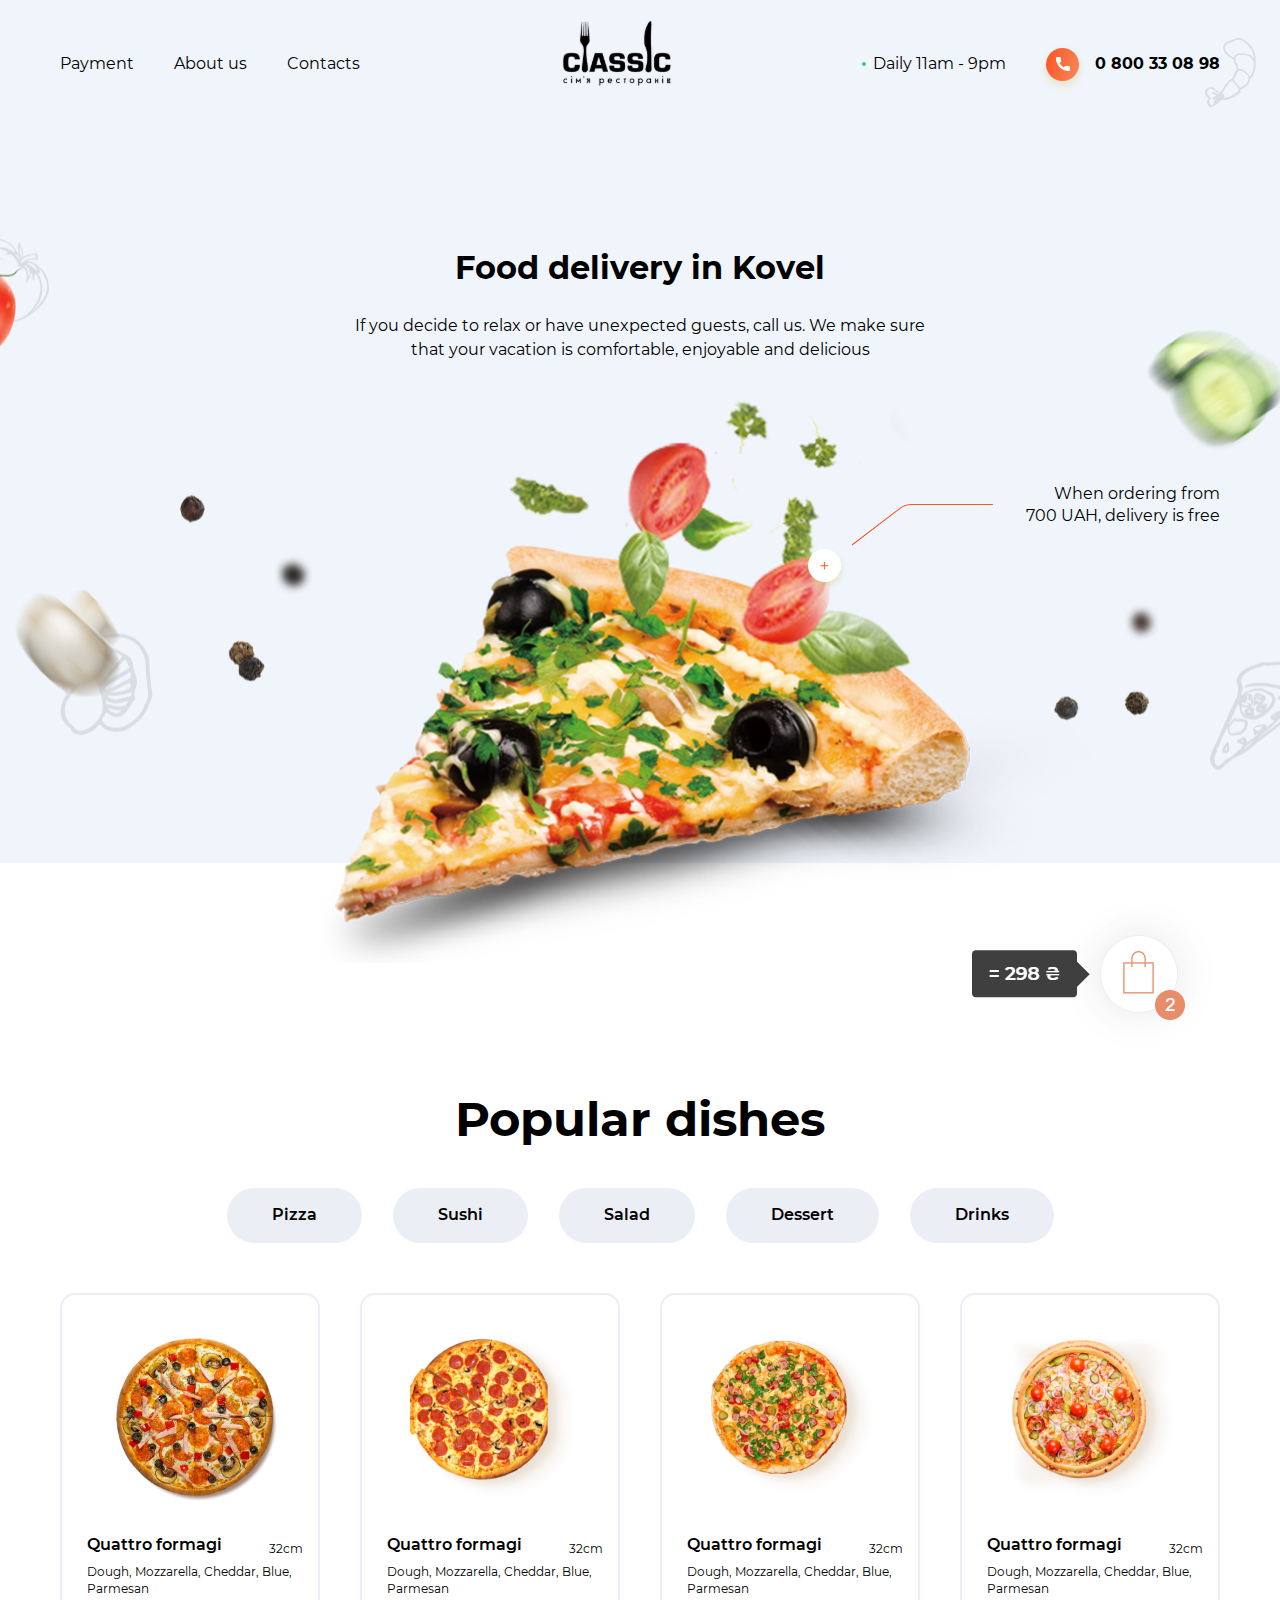
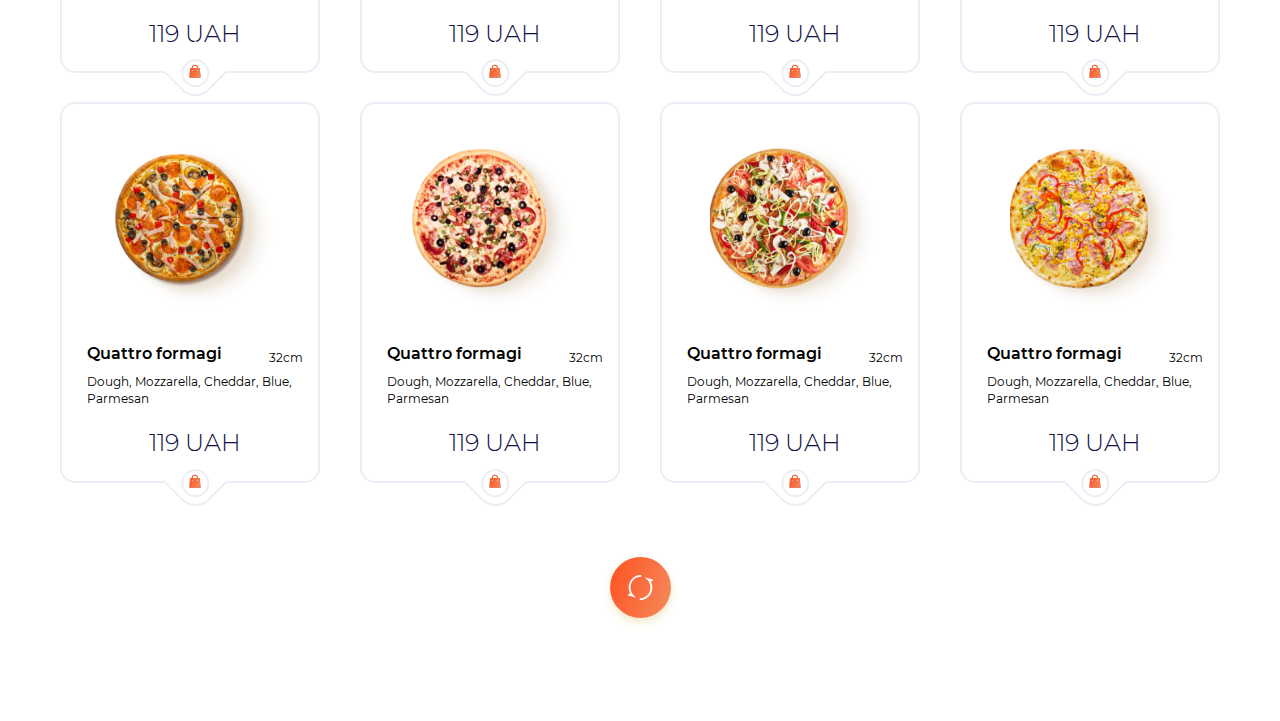
==== index.html @ 42ee81b1 "initial commit" ====
<!DOCTYPE html>
<html lang="en">
<head>
    <meta charset='utf-8'>
    <meta http-equiv='X-UA-Compatible' content='IE=edge'>
    <title>Page Title</title>
    <meta name='viewport' content='width=device-width, initial-scale=1'>
    <link rel="stylesheet" href="css/normalize.min.css">
    <link rel='stylesheet' type='text/css' media='screen' href='css/main.css'>
    <script src='main.js'></script>
</head>
<body>
    <!-- Site Header  -->
    <header class="site-header">
        <div class="container">
            <nav class="site-nav">
                <ul class="site-nav__list">
                    <li class="site-nav__item">
                        <a href="#" class="site-nav__link">Payment</a>
                    </li>
                    <li class="site-nav__item">
                        <a href="#" class="site-nav__link">About us</a>
                    </li>
                    <li class="site-nav__item">
                        <a href="#" class="site-nav__link">Contacts</a>
                    </li>
                </ul>
                <a class="site-nav__logo"><img src="images/logo.svg" alt=""></a>
                <ul class="site-nav__list">
                    <li class="site-nav__item working-time">
                        <a href="#" class="site-nav__link">Daily 11am - 9pm</a>
                    </li>
                    <li class="site-nav__item phone-number">
                        <a href="#" class="site-nav__link">0 800 33 08 98</a>
                    </li>
                </ul>
            </nav>
        </div>
    </header>
    
    
    <section class="suggestion">
        <div class="container">
            <div class="bottom-header">
                <h1 class="bottom-header__title">Food delivery in Kovel</h1>
                <p class="bottom-header__caption">If you decide to relax or have unexpected guests, call us. We make sure that your vacation is comfortable, enjoyable and delicious</p>
            </div>
            <p class="bottom-header__suggestion">When ordering from <span>700 UAH</span>, delivery is free</p>
        </div>
    </section>
    
    
    <main>
        <div class="container">
            <img class="main__img" src="images/count.png" alt="something">
            <section class="popular_dishes">
                <h2 class="popular_dishes__title">Popular dishes</h2>
                <div class="popular_dishes__navigation">
                    <a class="popular-dishes__link" href="#">Pizza</a>
                    <a class="popular-dishes__link" href="#">Sushi</a>
                    <a class="popular-dishes__link" href="#">Salad</a>
                    <a class="popular-dishes__link" href="#">Dessert</a>
                    <a class="popular-dishes__link" href="#">Drinks</a>
                </div>
            </section>
            
            <div class="wrapper">
                <div class="wrapper__dishes">
                    <img class="pizza-img" src="images/pizza(1).png" alt="pizza" width="170" height="173">
                    <div class="title-wrapper">
                        <h3 class="title-wrapper__title">Quattro formagi</h3>
                        <span class="title-wrapper__span">32cm</span>
                    </div>
                    <p class="wrapper__dishes__text">Dough, Mozzarella, Cheddar, Blue, Parmesan</p>
                    <p class="wrapper__dishes__text--big">119 UAH</p>
                    <div class="pizza_order-container">
                        <button class="pizza-order">
                            <img class="pizza-order__img" src="images/korzinka.svg" alt="pocket for buy or karzinka" width="12" height="14">
                        </button>
                    </div>
                </div>
                <div class="wrapper__dishes">
                    <img class="pizza-img" src="images/pizza1.png" alt="pizza" width="170" height="173">
                    <div class="title-wrapper">
                        <h3 class="title-wrapper__title">Quattro formagi</h3>
                        <span class="title-wrapper__span">32cm</span>
                    </div>
                    <p class="wrapper__dishes__text">Dough, Mozzarella, Cheddar, Blue, Parmesan</p>
                    <p class="wrapper__dishes__text--big">119 UAH</p>
                    <div class="pizza_order-container">
                        <button class="pizza-order">
                            <img class="pizza-order__img" src="images/korzinka.svg" alt="pocket for buy or karzinka" width="12" height="14">
                        </button>
                    </div>
                </div>
                <div class="wrapper__dishes">
                    <img class="pizza-img" src="images/pizza2.png" alt="pizza" width="170" height="173">
                    <div class="title-wrapper">
                        <h3 class="title-wrapper__title">Quattro formagi</h3>
                        <span class="title-wrapper__span">32cm</span>
                    </div>
                    <p class="wrapper__dishes__text">Dough, Mozzarella, Cheddar, Blue, Parmesan</p>
                    <p class="wrapper__dishes__text--big">119 UAH</p>
                    <div class="pizza_order-container">
                        <button class="pizza-order">
                            <img class="pizza-order__img" src="images/korzinka.svg" alt="pocket for buy or karzinka" width="12" height="14">
                        </button>
                    </div>
                </div>
                <div class="wrapper__dishes">
                    <img class="pizza-img" src="images/pizza3.png" alt="pizza" width="170" height="173">
                    <div class="title-wrapper">
                        <h3 class="title-wrapper__title">Quattro formagi</h3>
                        <span class="title-wrapper__span">32cm</span>
                    </div>
                    <p class="wrapper__dishes__text">Dough, Mozzarella, Cheddar, Blue, Parmesan</p>
                    <p class="wrapper__dishes__text--big">119 UAH</p>
                    <div class="pizza_order-container">
                        <button class="pizza-order">
                            <img class="pizza-order__img" src="images/korzinka.svg" alt="pocket for buy or karzinka" width="12" height="14">
                        </button>
                    </div>
                </div>
                <div class="wrapper__dishes">
                    <img class="pizza-img" src="images/pizza4.png" alt="pizza" width="170" height="173">
                    <div class="title-wrapper">
                        <h3 class="title-wrapper__title">Quattro formagi</h3>
                        <span class="title-wrapper__span">32cm</span>
                    </div>
                    <p class="wrapper__dishes__text">Dough, Mozzarella, Cheddar, Blue, Parmesan</p>
                    <p class="wrapper__dishes__text--big">119 UAH</p>
                    <div class="pizza_order-container">
                        <button class="pizza-order">
                            <img class="pizza-order__img" src="images/korzinka.svg" alt="pocket for buy or karzinka" width="12" height="14">
                        </button>
                    </div>
                </div>
                <div class="wrapper__dishes">
                    <img class="pizza-img" src="images/pizza5.png" alt="pizza" width="170" height="173">
                    <div class="title-wrapper">
                        <h3 class="title-wrapper__title">Quattro formagi</h3>
                        <span class="title-wrapper__span">32cm</span>
                    </div>
                    <p class="wrapper__dishes__text">Dough, Mozzarella, Cheddar, Blue, Parmesan</p>
                    <p class="wrapper__dishes__text--big">119 UAH</p>
                    <div class="pizza_order-container">
                        <button class="pizza-order">
                            <img class="pizza-order__img" src="images/korzinka.svg" alt="pocket for buy or karzinka" width="12" height="14">
                        </button>
                    </div>
                </div>
                <div class="wrapper__dishes">
                    <img class="pizza-img" src="images/pizza6.png" alt="pizza" width="170" height="173">
                    <div class="title-wrapper">
                        <h3 class="title-wrapper__title">Quattro formagi</h3>
                        <span class="title-wrapper__span">32cm</span>
                    </div>
                    <p class="wrapper__dishes__text">Dough, Mozzarella, Cheddar, Blue, Parmesan</p>
                    <p class="wrapper__dishes__text--big">119 UAH</p>
                    <div class="pizza_order-container">
                        <button class="pizza-order">
                            <img class="pizza-order__img" src="images/korzinka.svg" alt="pocket for buy or karzinka" width="12" height="14">
                        </button>
                    </div>
                </div>
                <div class="wrapper__dishes">
                    <img class="pizza-img" src="images/pizza7.png" alt="pizza" width="170" height="173">
                    <div class="title-wrapper">
                        <h3 class="title-wrapper__title">Quattro formagi</h3>
                        <span class="title-wrapper__span">32cm</span>
                    </div>
                    <p class="wrapper__dishes__text">Dough, Mozzarella, Cheddar, Blue, Parmesan</p>
                    <p class="wrapper__dishes__text--big">119 UAH</p>
                    <div class="pizza_order-container">
                        <button class="pizza-order">
                            <img class="pizza-order__img" src="images/korzinka.svg" alt="pocket for buy or karzinka" width="12" height="14">
                        </button>
                    </div>
                </div>
            </div>
            
            <a class="reset_btn">
                <img class="reset_btn__img" src="images/Ellipse.svg" alt="reset icon" width="25" height="25">
            </a>
        </div>
    </main>
    
    <!-- End Of Site Header  -->
</body>
</html>
---- css/main.css ----
/* Colors */
:root{
    --tex-color: rgb(0, 0, 0);
    --burger-info: #F87848;
    --background-color: #F0F5FB;
}

/* Fonts */
@font-face {
    font-family: 'Montserrat';
    src: url('../fonts/Montserrat-Bold.woff2') format('woff2'),
    url('../fonts/Montserrat-Bold.woff') format('woff');
    font-weight: bold;
    font-style: normal;
    font-display: swap;
}

@font-face {
    font-family: 'Montserrat';
    src: url('../fonts/Montserrat-Regular.woff2') format('woff2'),
    url('../fonts/Montserrat-Regular.woff') format('woff');
    font-weight: normal;
    font-style: normal;
    font-display: swap;
}

@font-face {
    font-family: 'Montserrat';
    src: url('../fonts/Montserrat-Light.woff2') format('woff2'),
    url('../fonts/Montserrat-Light.woff') format('woff');
    font-weight: 300;
    font-style: normal;
    font-display: swap;
}

@font-face {
    font-family: 'Montserrat';
    src: url('../fonts/Montserrat-SemiBold.woff2') format('woff2'),
    url('../fonts/Montserrat-SemiBold.woff') format('woff');
    font-weight: 600;
    font-style: normal;
    font-display: swap;
}

/* General Styles */
html {
    box-sizing: border-box;
}
*,
*::before,
*::after {
    box-sizing: inherit;
}
body {
    padding: 0;
    margin: 0;
    font-family: "Montserrat", "Arial", sans-serif;
    font-size: 16px;
    line-height: 1.5;
    background-color: #fff;
}

.site-header{
    background-color: #f0f5fb;
    background-image: url(../images/something.png);
    background-repeat: no-repeat;
    background-position: 99% bottom;
}

.container{
    width: 1210px;
    padding-right: 25px ;
    padding-left: 25px;
    margin-left: auto;
    margin-right: auto;
}
/* Header Styles  */
.site-nav__logo{
    text-decoration: none;
    margin-left: auto;
    margin-right: auto;
    margin-bottom: 4px;
}
.site-nav{
    display: flex;
    justify-content: space-between;
    padding-top: 20px;
    padding-bottom: 20px;   
    align-items: center;
}
.site-nav__list{
    display: flex;
    align-items: center;
    list-style-type: none;
    padding-top: 10px;
    padding-bottom: 0px;
    padding-left: 0px;
    margin-left: 0;
}
.site-nav__item:not(:first-child){
    margin-left: 40px;
}
.site-nav__link{
    text-decoration: none;
    color: var(--tex-color);
    transition: 0.3s all;;
    font-size: 16px;
    line-height: 20px;
}
.working-time{
    font-weight: normal;
    font-size: 16px;
    line-height: 20px;
    color: var(--tex-color);
    position: relative;
}
.working-time::before{
    content: "";
    background-image: url("../images/dot.svg");
    background-repeat: no-repeat;
    display: block;
    width: 4px;
    height: 4px;
    position: absolute;
    top: 8px;
    right: 140px;
}
.phone-number{
    display: flex;
    align-items: center;
    font-style: normal;
    font-weight: bold;
    font-size: 18px;
    line-height: 22px;
}
.phone-number::before{
    display: inline-block;
    content: "";
    width: 33px;
    height: 33px;
    background:url(../images/phone.png) no-repeat center center,
    linear-gradient(287.74deg, #F58656 8.52%, #FE5626 92.72%);
    box-shadow: 0px 4px 8px rgba(205, 169, 41, 0.26);
    border-radius: 59px;
    display: flex;
    align-items: center;
    margin-right: 16px;
}

.bottom-header{
    text-align: center;
    width: 50%;
    padding-top: 105px;
    margin-left: auto;
    margin-right: auto;
    margin-bottom: 121px;
}


/* SUGGESTION */
.suggestion{
    background-color: #f0f5fb;
    background-image: url(../images/icons.png);
    background-repeat: no-repeat;
    background-position: center center;
    margin-bottom: 21px;
}

.bottom-header__suggestion{
    position: relative;
    width: 200px;
    text-align: right;
    margin-left: auto;
    padding-bottom: 335px;
    font-family: "Montserrat";
    font-weight: normal;
    font-size: 16px;
    line-height: 140%;
}

.bottom-header__suggestion::before{
    position: absolute;
    top: -140px;
    left: -700px;
    content: "";
    display: inline-block;
    width: 800px;
    height: 620px;
    background-image: url(../images/pizza.png);
}

.main__img{
    display: block;
    margin-left: auto;
}

.popular_dishes__title{
    font-size: 48px;
    line-height: 59px;
    text-align: center;
}

.popular_dishes{
    margin-bottom: 50px;
}

.popular_dishes__navigation{
    display: flex;
    justify-content: center;
    flex-wrap: wrap;
}

.popular-dishes__link{
    text-decoration: none;
    color: #000;
    display: inline-block;
    padding: 16px 45px;
    background-color: #ECEEF6;
    border-radius: 45px;
    font-weight: 600;
    font-size: 16px;
    line-height: 140%;
}

.popular-dishes__link:not(a:last-child){
    margin-right: 31px;
}

/* PIZZA CONTAINER */
.wrapper{
    display: flex;
    flex-wrap: wrap;
    margin-bottom: 45px;
}

.wrapper__dishes{
    width: 260px;
    padding-left: 25px;
    padding-right: 15px;
    padding-top: 36px;
    border: 2px solid #ECEEF7;
    border-radius: 15px;
    margin-bottom: 29px;
}

.wrapper__dishes:not(div:nth-child(4n)){
    margin-right: 40px;
}

.pizza-img{
    display: block;
    margin: 0 auto;
    margin-bottom: 30px;
}

.title-wrapper{
    display: flex;
    justify-content: space-between;
    align-items: center;
}

.title-wrapper__title{
    font-weight: 600;
    font-size: 16px;
    line-height: 140%;
    margin: 0;
    margin-bottom: 8px;
}

.title-wrapper__span{
    font-weight: normal;
    font-size: 12px;
    line-height: 140%;
    text-align: right;
}

.wrapper__dishes__text{
    font-weight: normal;
    font-size: 12px;
    line-height: 140%;
    margin: 0;
    margin-bottom: 19px;
}

.wrapper__dishes__text--big{
    font-weight: 300;
    font-size: 24px;
    line-height: 140%;
    text-align: center;
    color: #121146;
    margin: 0;
}

.pizza_order-container{
    position: relative;
    width: 45px;
    height: 45px;
    background-color: #fff;
    transform: rotate(45deg);
    border-right: #ECEEF6 2px solid;
    border-bottom: #ECEEF6 2px solid;
    margin: 0 auto;
    margin-bottom: -24px;
    border-bottom-right-radius: 20px;
}

.pizza-order{
    position: absolute;
    top: 9px;
    right: 6px;
    padding: 3px 6px;
    border: 2px solid #ECEEF6;
    background: #fff;
    border-radius: 50%;
    transform: rotate(-45deg);

}

.reset_btn{
    display: table;
    margin: 0 auto;
    margin-bottom: 103px;
    padding: 18px;
    background: linear-gradient(287.74deg, #F58656 8.52%, #FE5626 92.72%);
    box-shadow: 0px 4px 8px rgba(205, 169, 41, 0.26);
    border-radius: 50%;
}

.reset_btn__img{
    display: block;
}










/* Blank */
.page{
    text-align: center;
    display: flex;
    flex-direction: column;
}
.page h1{
    margin-bottom: 0;
}
.page span{
    font-size: 20px;
}
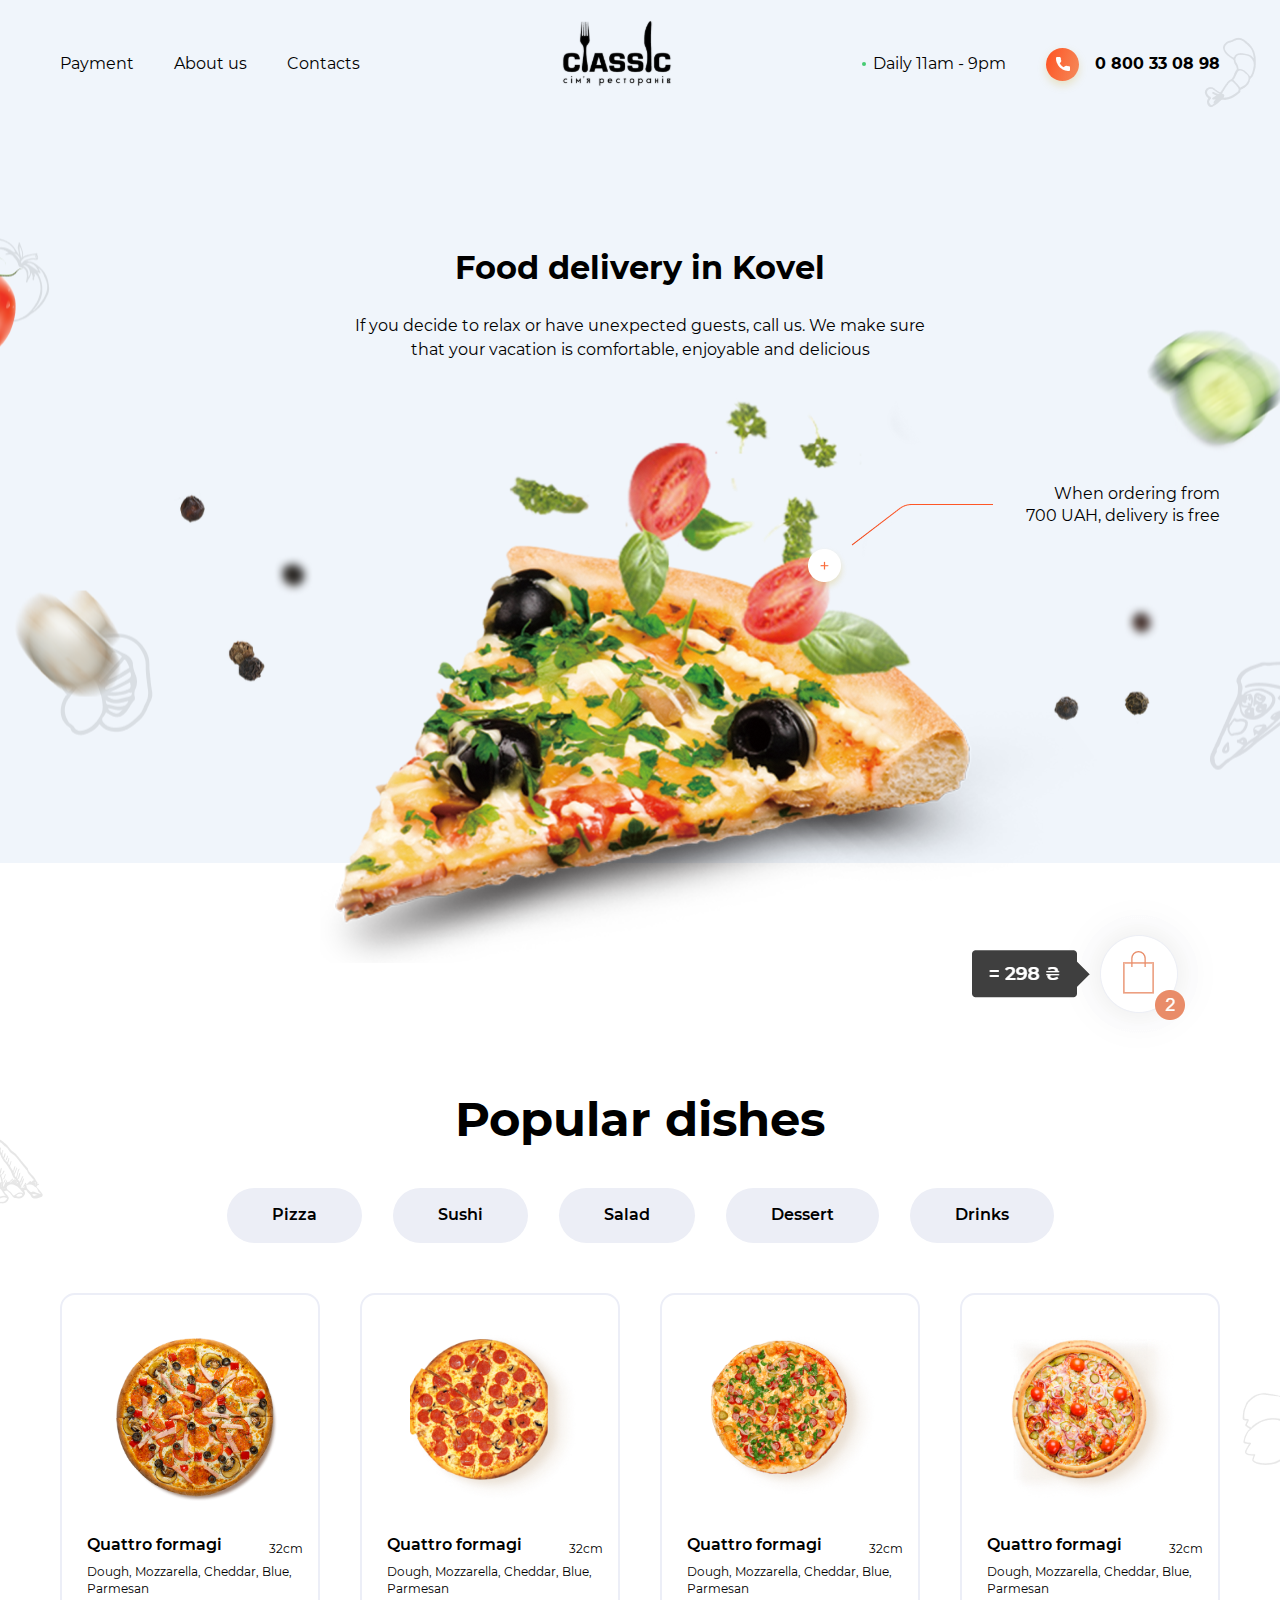
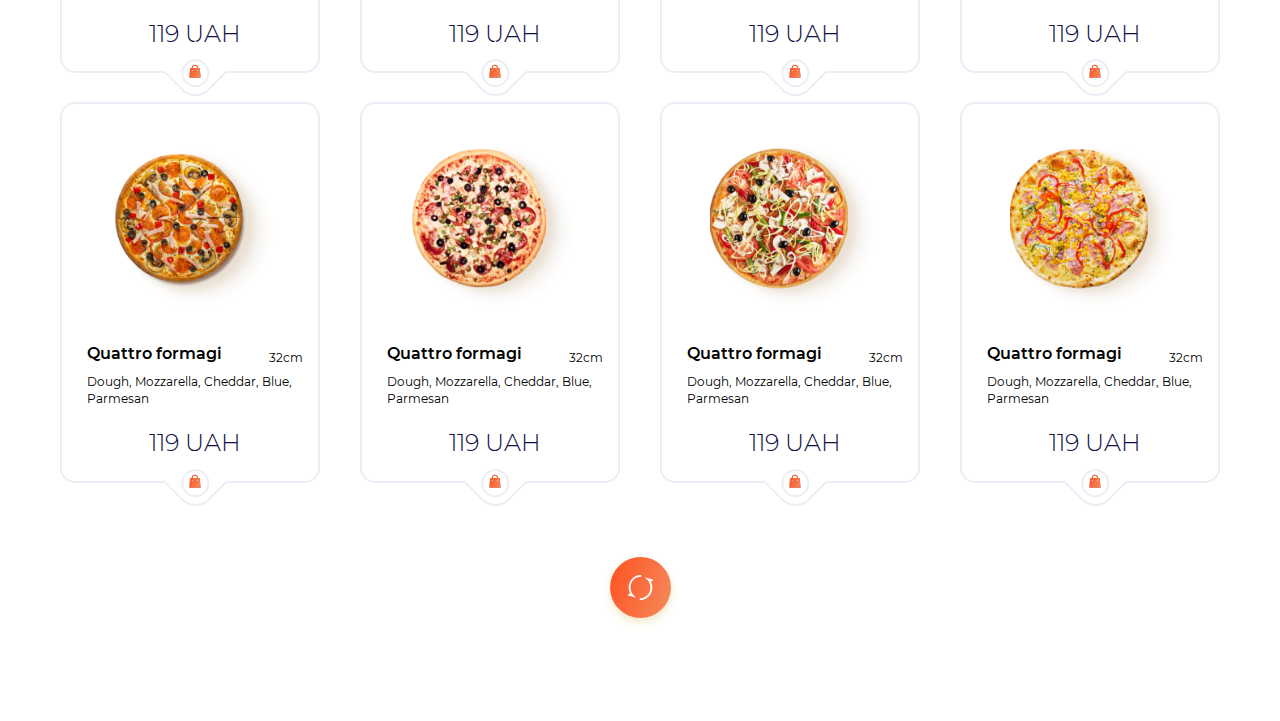
==== commit bfe93a33: "some bg styles" ====
--- a/index.html
+++ b/index.html
@@ -50,7 +50,7 @@
     </section>
     
     
-    <main>
+    <main class="main__container">
         <div class="container">
             <img class="main__img" src="images/count.png" alt="something">
             <section class="popular_dishes">
--- a/css/main.css
+++ b/css/main.css
@@ -227,6 +227,12 @@
 }
 
 /* PIZZA CONTAINER */
+.main__container{
+    background-image: url(../images/main-background.png);
+    background-repeat: no-repeat;
+    background-position: center 215px;
+}
+
 .wrapper{
     display: flex;
     flex-wrap: wrap;
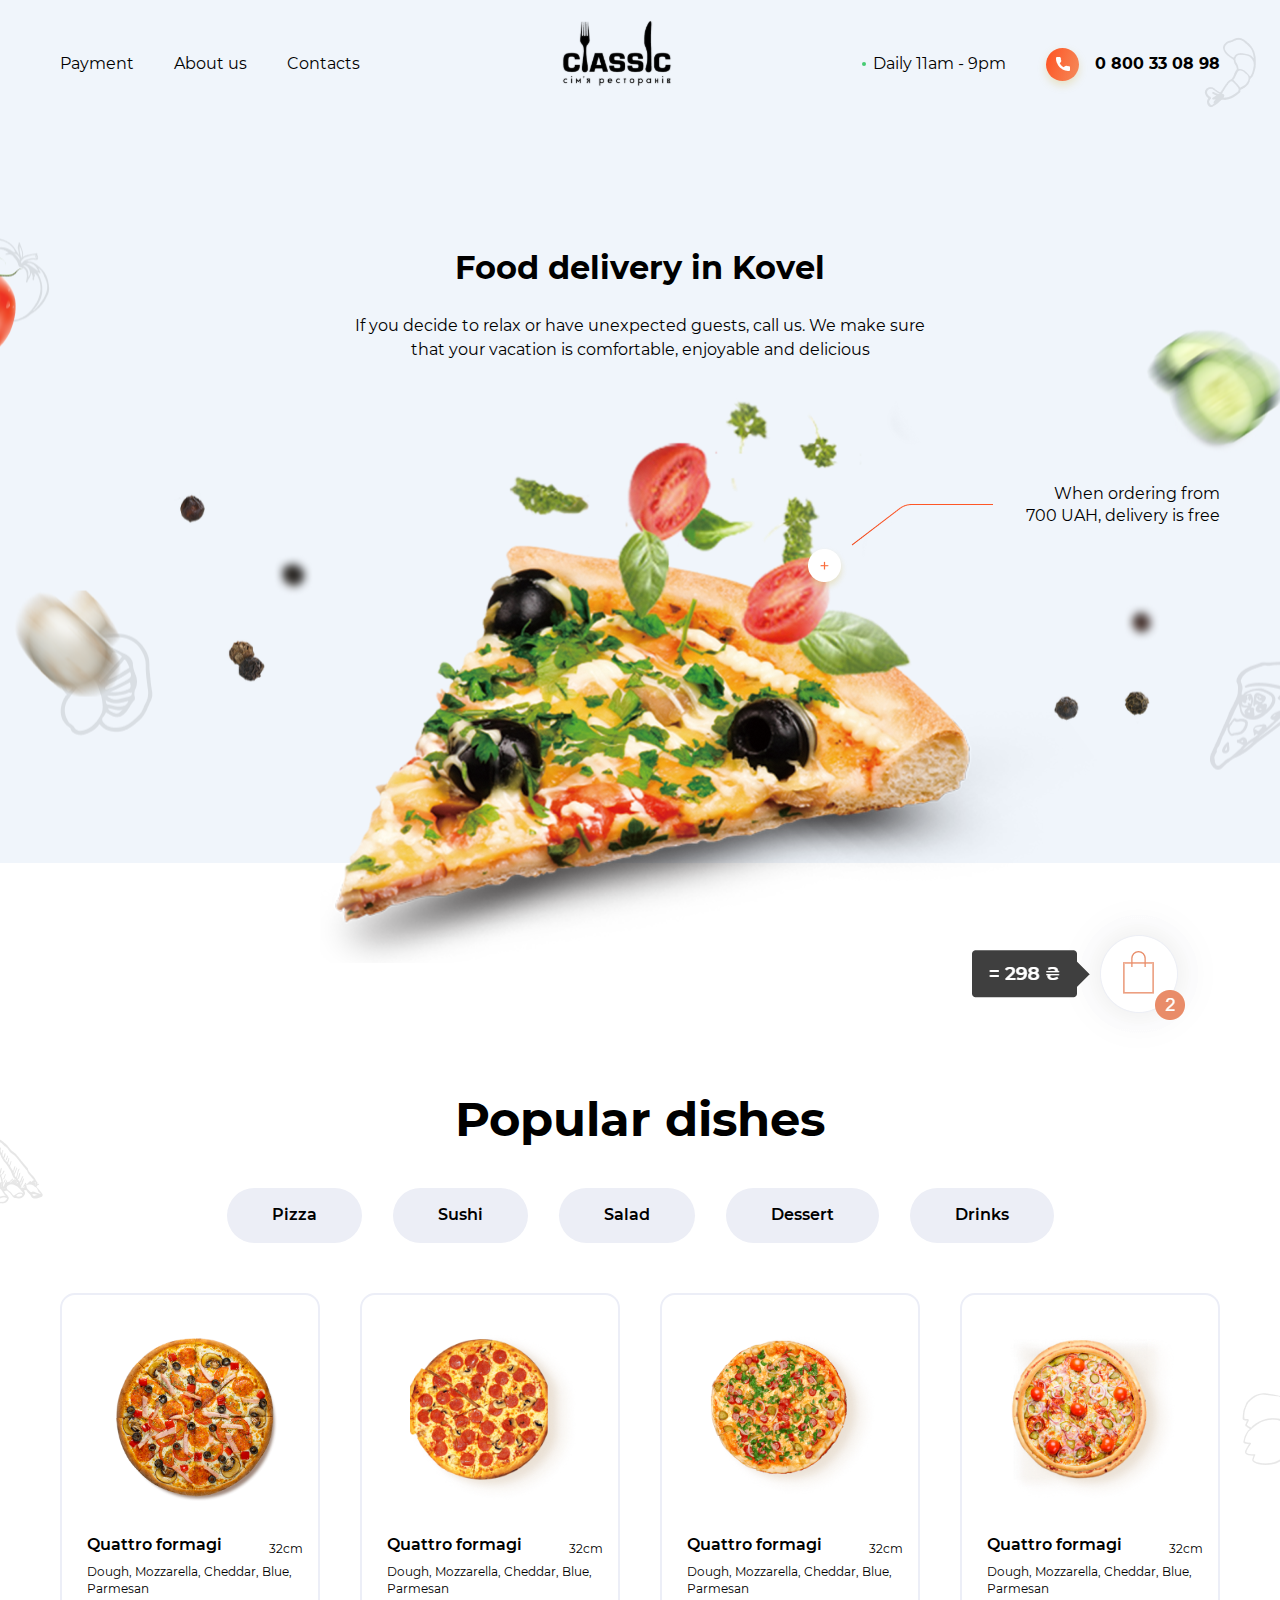
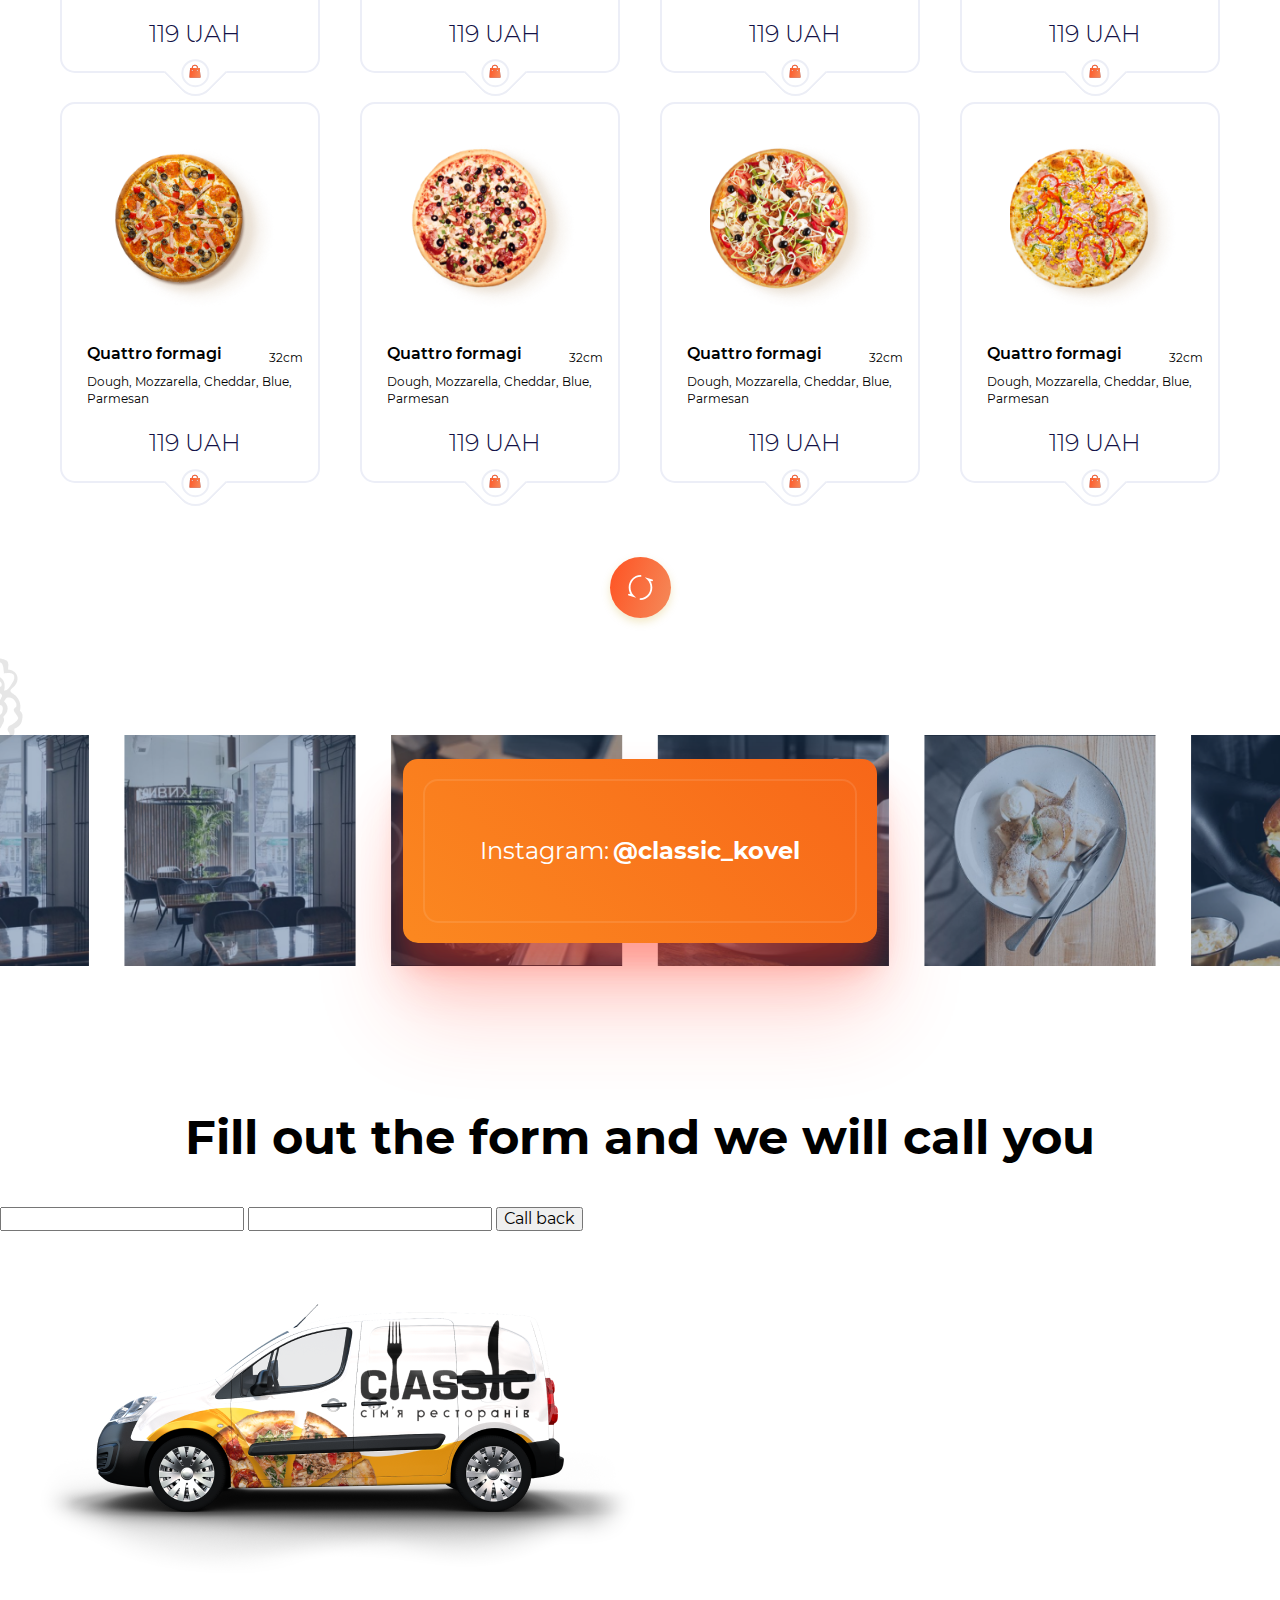
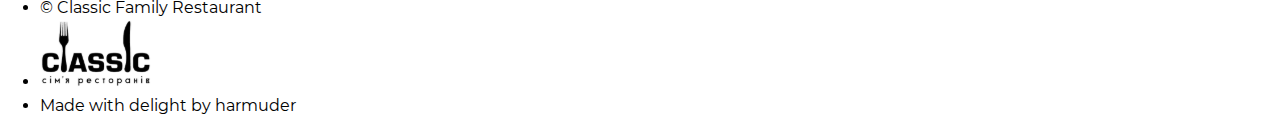
==== commit 20cf30c4: "add some styles" ====
--- a/index.html
+++ b/index.html
@@ -183,7 +183,34 @@
                 <img class="reset_btn__img" src="images/Ellipse.svg" alt="reset icon" width="25" height="25">
             </a>
         </div>
+
+
+        <div class="pictures_insta">
+            <div class="insta-container">
+                <div class="insta-link-wrapper">
+                    <span class="insta">Instagram:</span>
+                    <a class="insta-link" href="https://www.instagram.com/classic_kovel/">@classic_kovel</a>
+                </div>
+            </div>
+        </div>
     </main>
+
+
+    <footer class="site-footer">
+        <h2 class="site-footer_title popular_dishes__title">Fill out the form and we will call you</h2>
+        <form action="">
+            <input type="text">
+            <input type="tel">
+            <button type="submit">Сall back</button>
+        </form>
+        <img src="images/car.png" alt="car for dastafka">
+
+        <ul>
+            <li>© Classic Family Restaurant</li>
+            <li><a href="#"><img src="images/logo.svg" alt="logo svg"></a></li>
+            <li>Made with delight by <span>harmuder</span></li>
+        </ul>
+    </footer>
     
     <!-- End Of Site Header  -->
 </body>
--- a/css/main.css
+++ b/css/main.css
@@ -319,7 +319,7 @@
     background: #fff;
     border-radius: 50%;
     transform: rotate(-45deg);
-
+    
 }
 
 .reset_btn{
@@ -336,6 +336,49 @@
     display: block;
 }
 
+.pictures_insta{
+    display: flex;
+    justify-content: center;
+    align-items: center;
+    height: 260px;
+    background-image: url(../images/karusel.png);
+    background-position: center center;
+    background-size: contain;
+    background-repeat: no-repeat;
+    margin-bottom: 127px;
+}
+
+.insta-container{
+    display: inline-block;
+    padding: 20px;
+    background: linear-gradient(45.04deg, #FD9924 -51.05%, #F65B16 134.89%);
+    box-shadow: 0px 70px 90px rgba(253, 55, 36, 0.2), 0px 35px 50px rgba(253, 55, 36, 0.2), 0px 20px 25px rgba(253, 55, 36, 0.2);
+    border-radius: 15px;
+}
+
+.insta-link-wrapper{
+    padding: 55px;
+    border: 2px solid rgba(255, 255, 255, 0.1);
+    border-radius: 15px;
+}
+
+.insta{
+    font-weight: normal;
+    font-size: 24px;
+    line-height: 29px;
+    text-align: center;    
+    color: #fff;
+}
+
+.insta-link{
+    font-family: "Montserrat";
+    font-weight: bold;
+    font-size: 24px;
+    line-height: 29px;
+    text-align: center;
+    color: #fff;
+    text-decoration: none;
+}
 
 
 
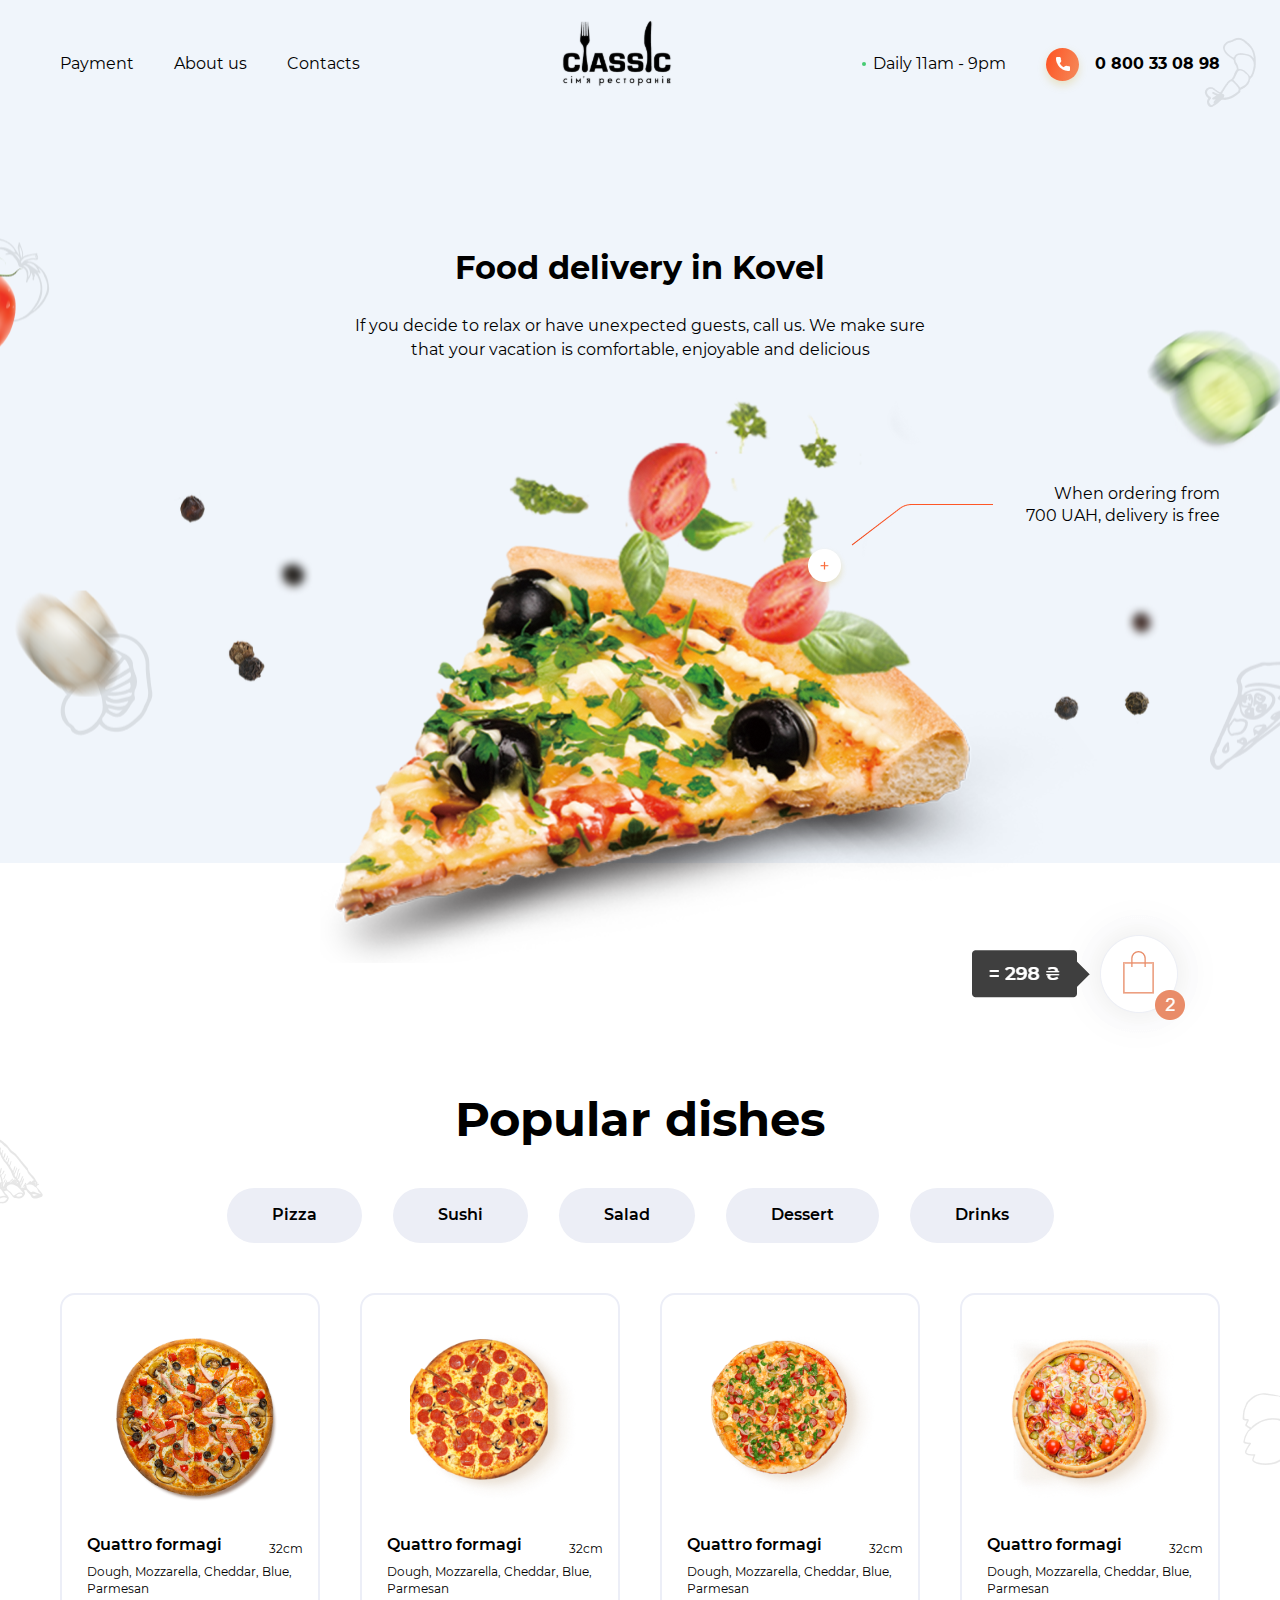
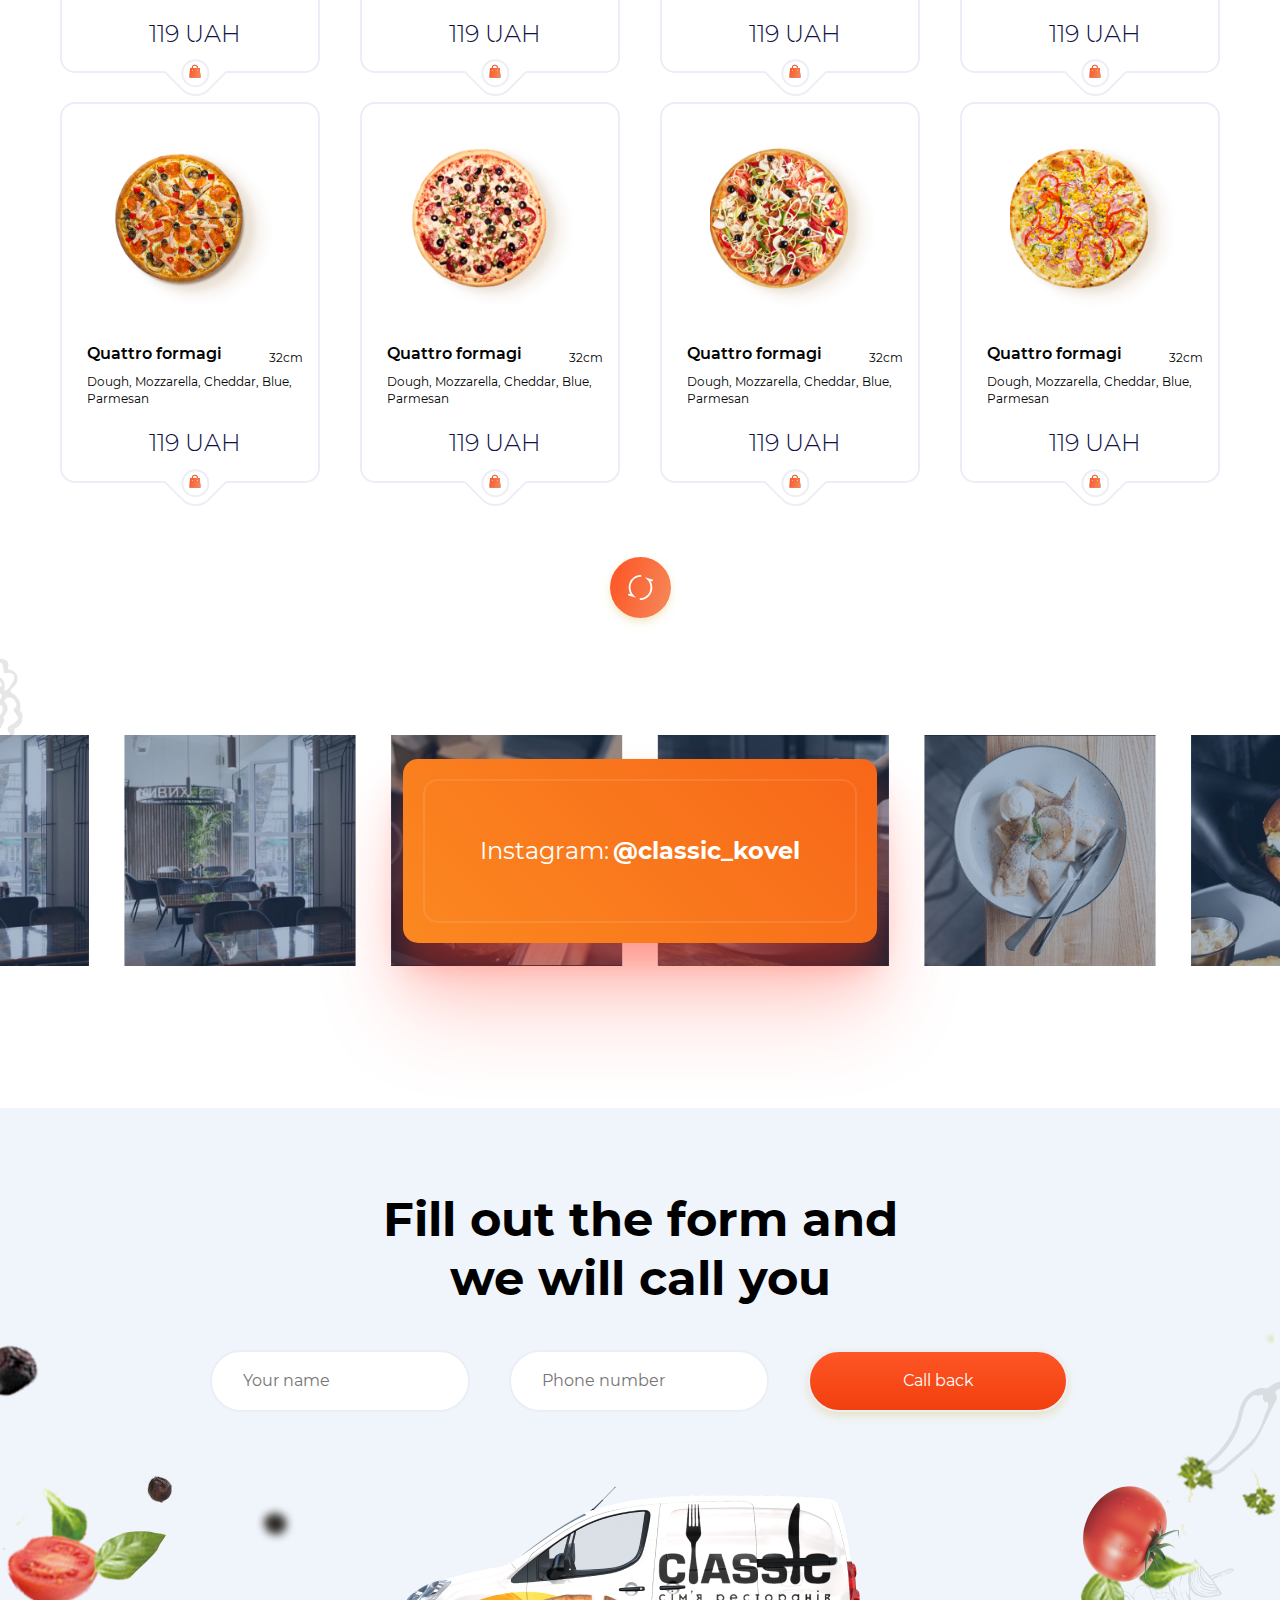
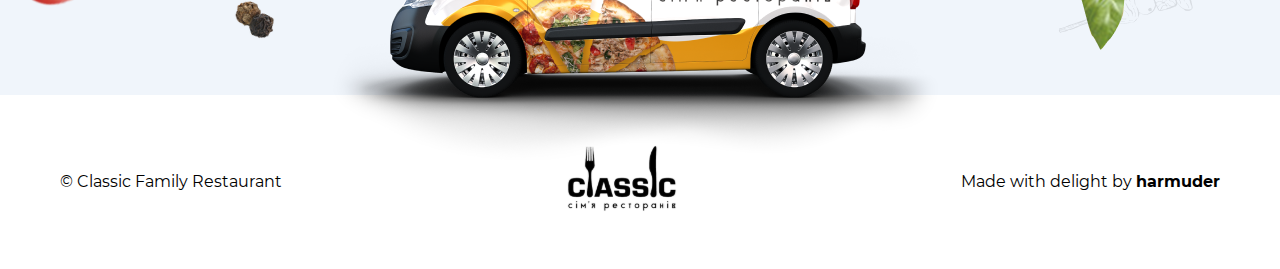
==== commit 3e513c2a: "footer and styles" ====
--- a/index.html
+++ b/index.html
@@ -183,8 +183,8 @@
                 <img class="reset_btn__img" src="images/Ellipse.svg" alt="reset icon" width="25" height="25">
             </a>
         </div>
-
-
+        
+        
         <div class="pictures_insta">
             <div class="insta-container">
                 <div class="insta-link-wrapper">
@@ -194,22 +194,25 @@
             </div>
         </div>
     </main>
-
-
+    
+    
     <footer class="site-footer">
-        <h2 class="site-footer_title popular_dishes__title">Fill out the form and we will call you</h2>
-        <form action="">
-            <input type="text">
-            <input type="tel">
-            <button type="submit">Сall back</button>
-        </form>
-        <img src="images/car.png" alt="car for dastafka">
-
-        <ul>
-            <li>© Classic Family Restaurant</li>
-            <li><a href="#"><img src="images/logo.svg" alt="logo svg"></a></li>
-            <li>Made with delight by <span>harmuder</span></li>
-        </ul>
+        <div class="container">
+            <h2 class="site-footer_title popular_dishes__title">Fill out the form and we will call you</h2>
+            <form class="booking-pizza" action="">
+                <input class="name-input ptn-primery" type="text" placeholder="Your name">
+                <input class="tel-num-input ptn-primery" type="tel" placeholder="Phone number">
+                <button class="submit-btn ptn-primery" type="submit">Сall back</button>
+            </form>
+            <img class="footer-dastafka-car" src="images/car.png" alt="car for dastafka">
+        </div>
+        <div class="footer-bottom">
+            <ul class="footer-list container">
+                <li class="footer-item">© Classic Family Restaurant</li>
+                <li class="footer-item"><a href="#"><img src="images/logo.svg" alt="logo svg"></a></li>
+                <li class="footer-item">Made with delight by <span class="footer-item__bold">harmuder</span></li>
+            </ul>
+        </div>
     </footer>
     
     <!-- End Of Site Header  -->
--- a/css/main.css
+++ b/css/main.css
@@ -381,6 +381,69 @@
 }
 
 
+/* SITE-FOOTER */
+.site-footer{
+    padding-top: 82px;
+    background-color: #f0f5fb;
+    background-image: url(../images/footer-bg.png);
+    background-repeat: no-repeat;
+    background-position: center;
+}
+
+.site-footer_title{
+    max-width: 530px;
+    margin: 0 auto 42px;
+}
+
+.booking-pizza{
+    max-width: 860px;
+    margin: 0 auto;
+}
+
+.ptn-primery{
+    width: 260px;
+    padding: 20px 31px;
+    margin-right: 35px;
+    background-color: #fff;
+    border: 2px solid #eceef7;
+    border-radius: 57px;
+}
+
+.submit-btn{
+    color: #fff;
+    background: linear-gradient(180deg, #FE5626 0%, #F23F0E 100%), #59AAF1;
+    box-shadow: 0px 4px 8px rgba(205, 169, 41, 0.26);
+    margin-right: 0;
+}
+
+.footer-dastafka-car{
+    display: block;
+    margin: 0 auto -65px;
+}
+
+.footer-bottom{
+    padding: 34px;
+    background-color: #fff;
+}
+
+.footer-list{
+    list-style: none;
+    display: flex;
+    flex-wrap: wrap;
+    justify-content: space-between;
+    align-items: center;
+}
+
+.footer-item{
+    font-weight: normal;
+    font-size: 16px;
+    line-height: 140%;
+}
+
+.footer-item__bold{
+    font-weight: bold;
+}
+
 
 
 
